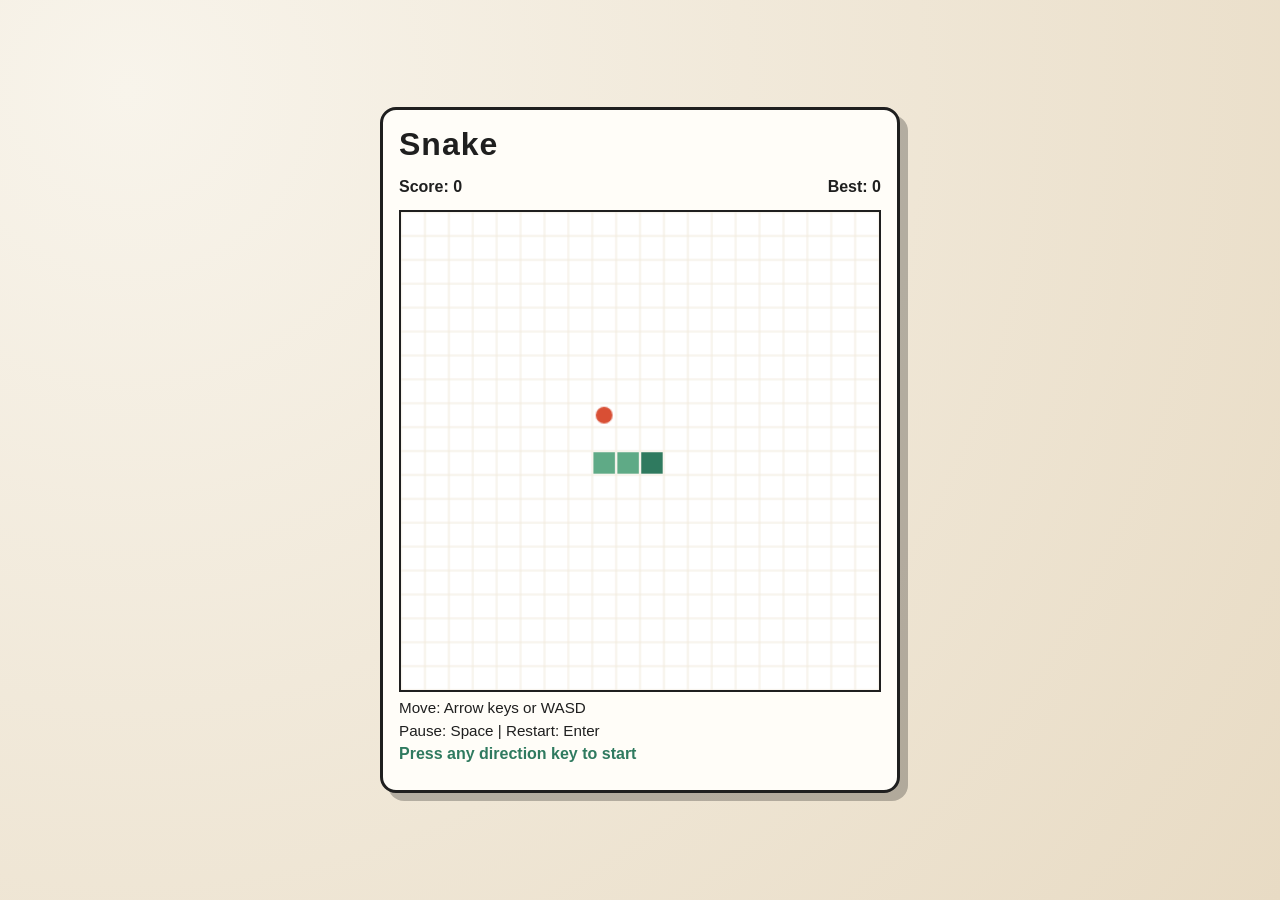
==== SnakeGame/index.html @ 533b82c2 "Add Snake Game implementation with HTML, CSS, and JavaScript" ====
<!doctype html>
<html lang="en">
<head>
  <meta charset="UTF-8">
  <meta name="viewport" content="width=device-width, initial-scale=1.0">
  <title>Snake Game</title>
  <link rel="stylesheet" href="style.css">
</head>
<body>
  <main class="game-shell">
    <h1>Snake</h1>
    <div class="hud">
      <p>Score: <span id="score">0</span></p>
      <p>Best: <span id="best">0</span></p>
    </div>

    <canvas id="game" width="400" height="400" aria-label="Snake game board"></canvas>

    <p class="help">Move: Arrow keys or WASD</p>
    <p class="help">Pause: Space | Restart: Enter</p>
    <p id="status" class="status">Press any direction key to start</p>
  </main>

  <script src="script.js"></script>
</body>
</html>
---- SnakeGame/style.css ----
:root {
  --bg-1: #f8f4eb;
  --bg-2: #e8dbc4;
  --panel: #fffdf8;
  --ink: #1f1f1f;
  --accent: #d94f34;
  --accent-2: #2f7a5f;
  --grid: #f2ebde;
}

* {
  box-sizing: border-box;
}

body {
  margin: 0;
  min-height: 100vh;
  display: grid;
  place-items: center;
  background: radial-gradient(circle at 10% 10%, var(--bg-1), var(--bg-2));
  color: var(--ink);
  font-family: "Trebuchet MS", "Segoe UI", sans-serif;
}

.game-shell {
  width: min(92vw, 520px);
  background: var(--panel);
  border: 3px solid var(--ink);
  border-radius: 16px;
  padding: 1rem 1rem 1.25rem;
  box-shadow: 8px 8px 0 rgba(0, 0, 0, 0.25);
}

h1 {
  margin: 0 0 0.5rem;
  letter-spacing: 1px;
}

.hud {
  display: flex;
  justify-content: space-between;
  font-weight: 700;
}

.hud p,
.help,
.status {
  margin: 0.4rem 0;
}

canvas {
  width: 100%;
  height: auto;
  display: block;
  margin-top: 0.5rem;
  border: 2px solid var(--ink);
  background: #fff;
}

.help {
  font-size: 0.95rem;
}

.status {
  font-weight: 700;
  color: var(--accent-2);
}

.status.over {
  color: var(--accent);
}
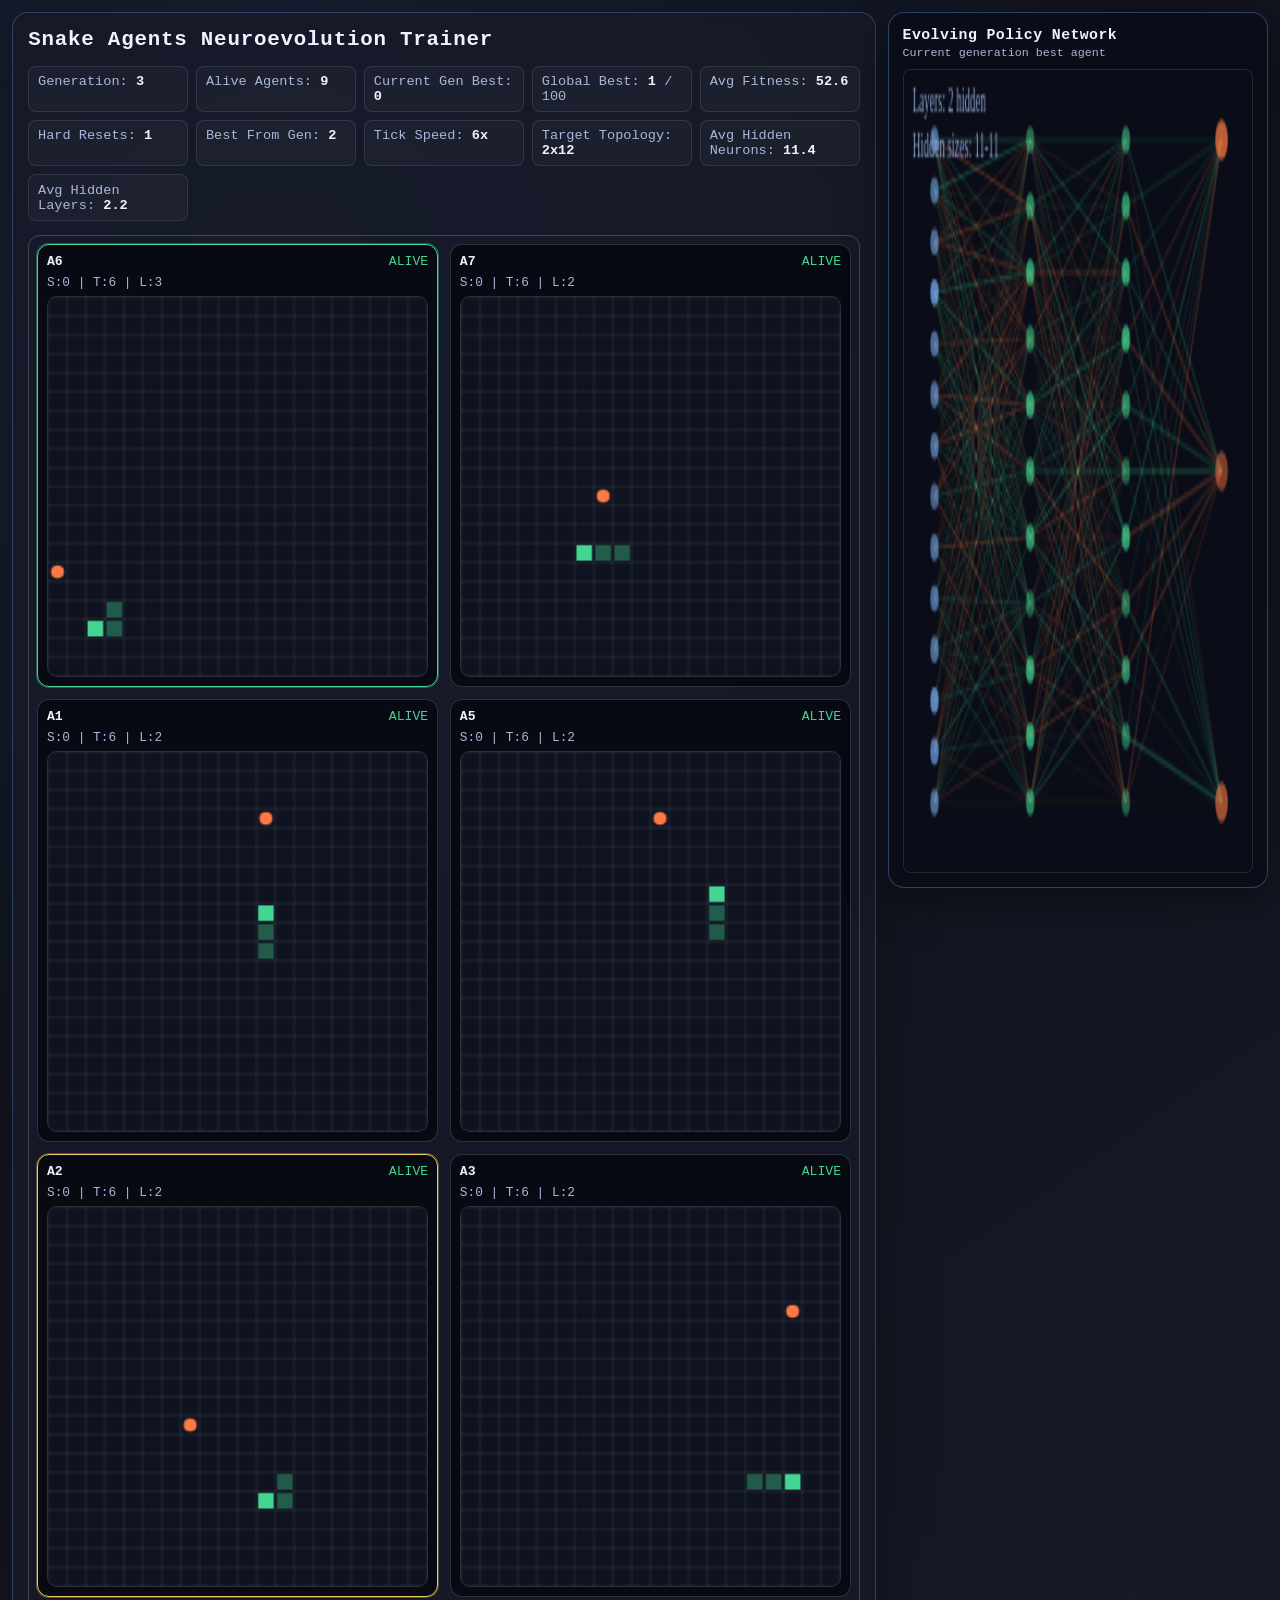
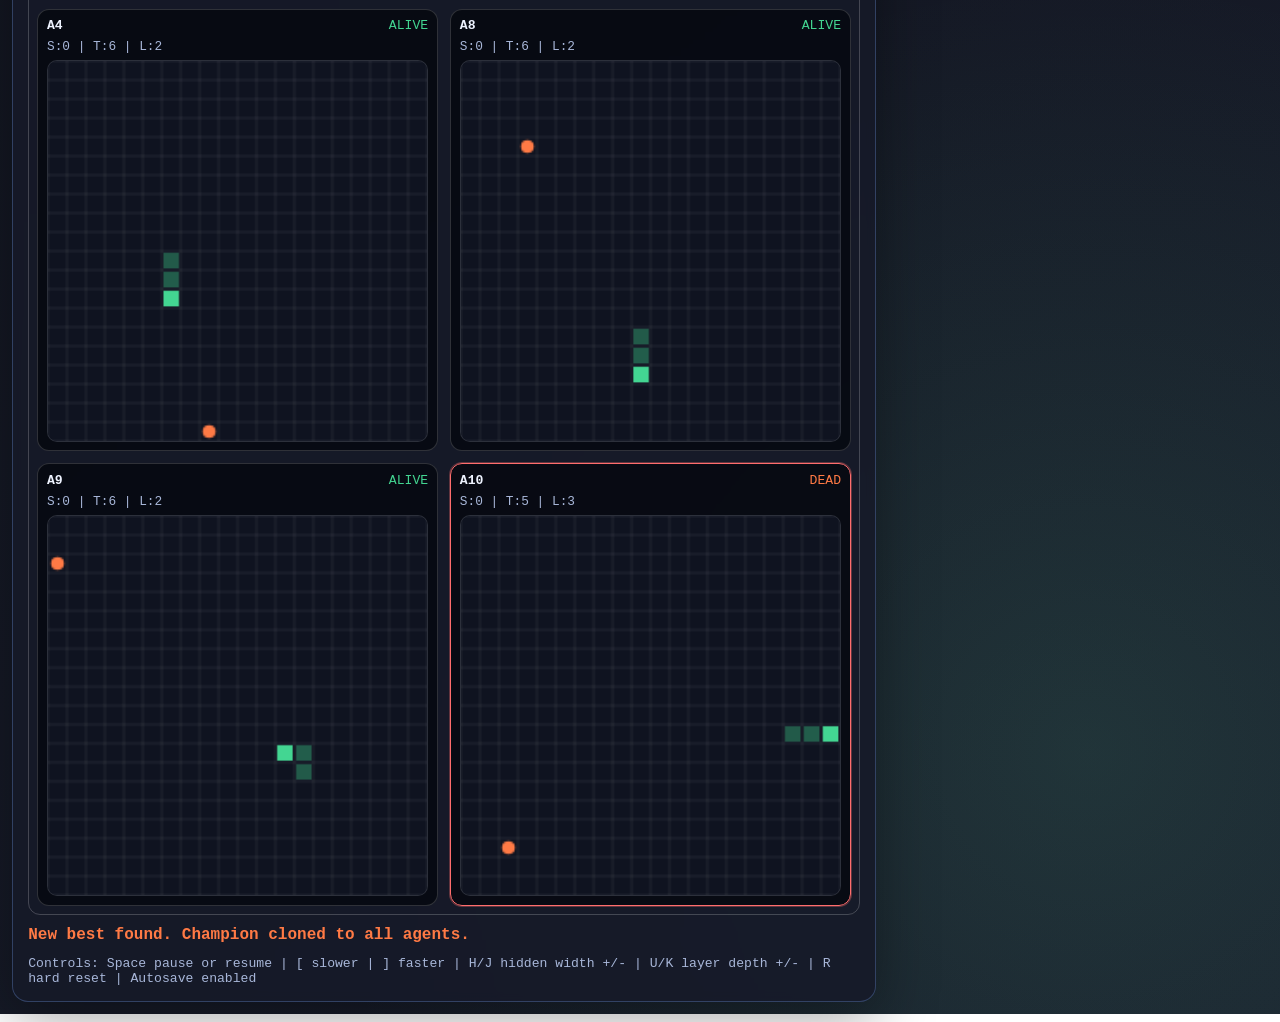
==== commit c4f90fb5: "style: Revamp CSS for improved aesthetics and responsiveness - Updated color scheme for a darker, mo" ====
--- a/SnakeGame/index.html
+++ b/SnakeGame/index.html
@@ -3,23 +3,40 @@
 <head>
   <meta charset="UTF-8">
   <meta name="viewport" content="width=device-width, initial-scale=1.0">
-  <title>Snake Game</title>
+  <title>Snake Neuroevolution Trainer</title>
   <link rel="stylesheet" href="style.css">
 </head>
 <body>
-  <main class="game-shell">
-    <h1>Snake</h1>
-    <div class="hud">
-      <p>Score: <span id="score">0</span></p>
-      <p>Best: <span id="best">0</span></p>
-    </div>
+  <main class="trainer-shell">
+    <h1>Snake Agents Neuroevolution Trainer</h1>
 
-    <canvas id="game" width="400" height="400" aria-label="Snake game board"></canvas>
+    <section class="hud-grid">
+      <p>Generation: <span id="generation">1</span></p>
+      <p>Alive Agents: <span id="aliveAgents">0</span></p>
+      <p>Current Gen Best: <span id="currentBest">0</span></p>
+      <p>Global Best: <span id="globalBest">0</span> / 100</p>
+      <p>Avg Fitness: <span id="avgFitness">0</span></p>
+      <p>Hard Resets: <span id="hardResets">0</span></p>
+      <p>Best From Gen: <span id="bestGen">1</span></p>
+      <p>Tick Speed: <span id="speed">6x</span></p>
+      <p>Target Topology: <span id="hiddenTarget">2x12</span></p>
+      <p>Avg Hidden Neurons: <span id="avgHidden">12.0</span></p>
+      <p>Avg Hidden Layers: <span id="avgLayers">2.0</span></p>
+    </section>
 
-    <p class="help">Move: Arrow keys or WASD</p>
-    <p class="help">Pause: Space | Restart: Enter</p>
-    <p id="status" class="status">Press any direction key to start</p>
+    <section class="board-wrap" aria-label="All agent windows">
+      <div id="agentGrid" class="agent-grid"></div>
+    </section>
+
+    <p id="status" class="status">Training in progress</p>
+    <p class="help">Controls: Space pause or resume | [ slower | ] faster | H/J hidden width +/- | U/K layer depth +/- | R hard reset | Autosave enabled</p>
   </main>
+
+  <aside class="network-dock" aria-label="Neural network graph">
+    <h2>Evolving Policy Network</h2>
+    <p class="network-subtitle">Current generation best agent</p>
+    <canvas id="brain" width="320" height="230"></canvas>
+  </aside>
 
   <script src="script.js"></script>
 </body>
--- a/SnakeGame/style.css
+++ b/SnakeGame/style.css
@@ -1,11 +1,14 @@
 :root {
-  --bg-1: #f8f4eb;
-  --bg-2: #e8dbc4;
-  --panel: #fffdf8;
-  --ink: #1f1f1f;
-  --accent: #d94f34;
-  --accent-2: #2f7a5f;
-  --grid: #f2ebde;
+  --bg-1: #0f111a;
+  --bg-2: #181d2b;
+  --panel: rgba(22, 26, 40, 0.88);
+  --panel-border: rgba(122, 170, 255, 0.28);
+  --ink: #eef3ff;
+  --muted: #a8b7d9;
+  --accent: #ff7a45;
+  --accent-2: #43d692;
+  --track: #2f3852;
+  --grid: rgba(255, 255, 255, 0.08);
 }
 
 * {
@@ -16,56 +19,219 @@
   margin: 0;
   min-height: 100vh;
   display: grid;
-  place-items: center;
-  background: radial-gradient(circle at 10% 10%, var(--bg-1), var(--bg-2));
+  grid-template-columns: minmax(0, 1fr) 380px;
+  gap: 12px;
+  align-items: stretch;
   color: var(--ink);
-  font-family: "Trebuchet MS", "Segoe UI", sans-serif;
-}
-
-.game-shell {
-  width: min(92vw, 520px);
+  background:
+    radial-gradient(circle at 20% 10%, rgba(83, 149, 255, 0.12), transparent 35%),
+    radial-gradient(circle at 85% 90%, rgba(103, 230, 171, 0.12), transparent 30%),
+    linear-gradient(145deg, var(--bg-1), var(--bg-2));
+  font-family: "Consolas", "Lucida Console", monospace;
+  padding: 12px;
+}
+
+.trainer-shell {
+  width: 100%;
+  max-width: 100%;
+  min-height: calc(100vh - 24px);
   background: var(--panel);
-  border: 3px solid var(--ink);
+  border: 1px solid var(--panel-border);
   border-radius: 16px;
-  padding: 1rem 1rem 1.25rem;
-  box-shadow: 8px 8px 0 rgba(0, 0, 0, 0.25);
+  padding: 0.95rem;
+  box-shadow: 0 16px 60px rgba(0, 0, 0, 0.35);
+  backdrop-filter: blur(5px);
+  display: flex;
+  flex-direction: column;
 }
 
 h1 {
-  margin: 0 0 0.5rem;
-  letter-spacing: 1px;
-}
-
-.hud {
+  margin: 0 0 0.9rem;
+  letter-spacing: 0.8px;
+  font-size: 1.3rem;
+}
+
+.hud-grid {
+  display: grid;
+  grid-template-columns: repeat(5, minmax(150px, 1fr));
+  gap: 8px;
+  margin-bottom: 0.9rem;
+}
+
+.hud-grid p {
+  margin: 0;
+  background: rgba(255, 255, 255, 0.03);
+  border: 1px solid rgba(255, 255, 255, 0.1);
+  border-radius: 8px;
+  padding: 0.45rem 0.55rem;
+  color: var(--muted);
+  font-size: 0.85rem;
+}
+
+.hud-grid span {
+  color: var(--ink);
+  font-weight: 700;
+}
+
+.board-wrap {
+  border: 1px solid rgba(255, 255, 255, 0.2);
+  border-radius: 12px;
+  padding: 0.5rem;
+  flex: 1;
+  min-height: 420px;
+  overflow: auto;
+}
+
+.agent-grid {
+  display: grid;
+  grid-template-columns: repeat(auto-fill, minmax(300px, 1fr));
+  gap: 12px;
+}
+
+.agent-card {
+  border: 1px solid rgba(255, 255, 255, 0.16);
+  border-radius: 12px;
+  background: rgba(6, 8, 14, 0.8);
+  padding: 0.55rem;
+  transition: border-color 160ms ease, box-shadow 160ms ease;
+}
+
+.agent-card.rank-best {
+  border-color: #43d692;
+  box-shadow: 0 0 0 1px rgba(67, 214, 146, 0.38);
+}
+
+.agent-card.rank-mid {
+  border-color: #f0c95e;
+  box-shadow: 0 0 0 1px rgba(240, 201, 94, 0.33);
+}
+
+.agent-card.rank-worst {
+  border-color: #ff6d6d;
+  box-shadow: 0 0 0 1px rgba(255, 109, 109, 0.33);
+}
+
+.agent-head {
   display: flex;
+  align-items: center;
   justify-content: space-between;
+  margin-bottom: 6px;
+  color: var(--muted);
+  font-size: 0.82rem;
+}
+
+.agent-id {
+  color: var(--ink);
   font-weight: 700;
 }
 
-.hud p,
-.help,
-.status {
-  margin: 0.4rem 0;
-}
-
-canvas {
+.agent-state.alive {
+  color: var(--accent-2);
+}
+
+.agent-state.dead {
+  color: var(--accent);
+}
+
+.agent-score {
+  margin-bottom: 6px;
+  color: var(--muted);
+  font-size: 0.8rem;
+}
+
+.agent-canvas {
   width: 100%;
   height: auto;
   display: block;
-  margin-top: 0.5rem;
-  border: 2px solid var(--ink);
-  background: #fff;
-}
-
+  border: 1px solid rgba(255, 255, 255, 0.12);
+  border-radius: 10px;
+  background: #0f1320;
+}
+
+.status,
 .help {
-  font-size: 0.95rem;
+  margin: 0.7rem 0 0;
 }
 
 .status {
+  color: var(--accent-2);
   font-weight: 700;
-  color: var(--accent-2);
-}
-
-.status.over {
+}
+
+.status.alert {
   color: var(--accent);
 }
+
+.help {
+  color: var(--muted);
+  font-size: 0.82rem;
+}
+
+.network-dock {
+  position: sticky;
+  top: 12px;
+  width: 100%;
+  height: calc(100vh - 24px);
+  background: rgba(10, 13, 23, 0.92);
+  border: 1px solid rgba(111, 162, 255, 0.35);
+  border-radius: 16px;
+  padding: 0.85rem;
+  box-shadow: 0 12px 42px rgba(0, 0, 0, 0.45);
+  display: flex;
+  flex-direction: column;
+}
+
+.network-dock h2 {
+  margin: 0;
+  font-size: 0.93rem;
+  letter-spacing: 0.4px;
+}
+
+.network-subtitle {
+  margin: 0.2rem 0 0.55rem;
+  font-size: 0.73rem;
+  color: var(--muted);
+}
+
+#brain {
+  width: 100%;
+  flex: 1;
+  height: auto;
+  display: block;
+  border: 1px solid rgba(255, 255, 255, 0.12);
+  border-radius: 8px;
+  background: #0a0d17;
+}
+
+@media (max-width: 1200px) {
+  body {
+    grid-template-columns: 1fr;
+    gap: 10px;
+  }
+
+  .trainer-shell {
+    width: 100%;
+    max-width: 100%;
+    min-height: auto;
+  }
+
+  .hud-grid {
+    grid-template-columns: repeat(2, minmax(150px, 1fr));
+  }
+
+  .board-wrap {
+    height: auto;
+    max-height: 70vh;
+  }
+
+  .network-dock {
+    position: static;
+    margin-top: 0;
+    width: 100%;
+    height: 340px;
+  }
+
+  .agent-grid {
+    grid-template-columns: repeat(auto-fill, minmax(240px, 1fr));
+  }
+}
